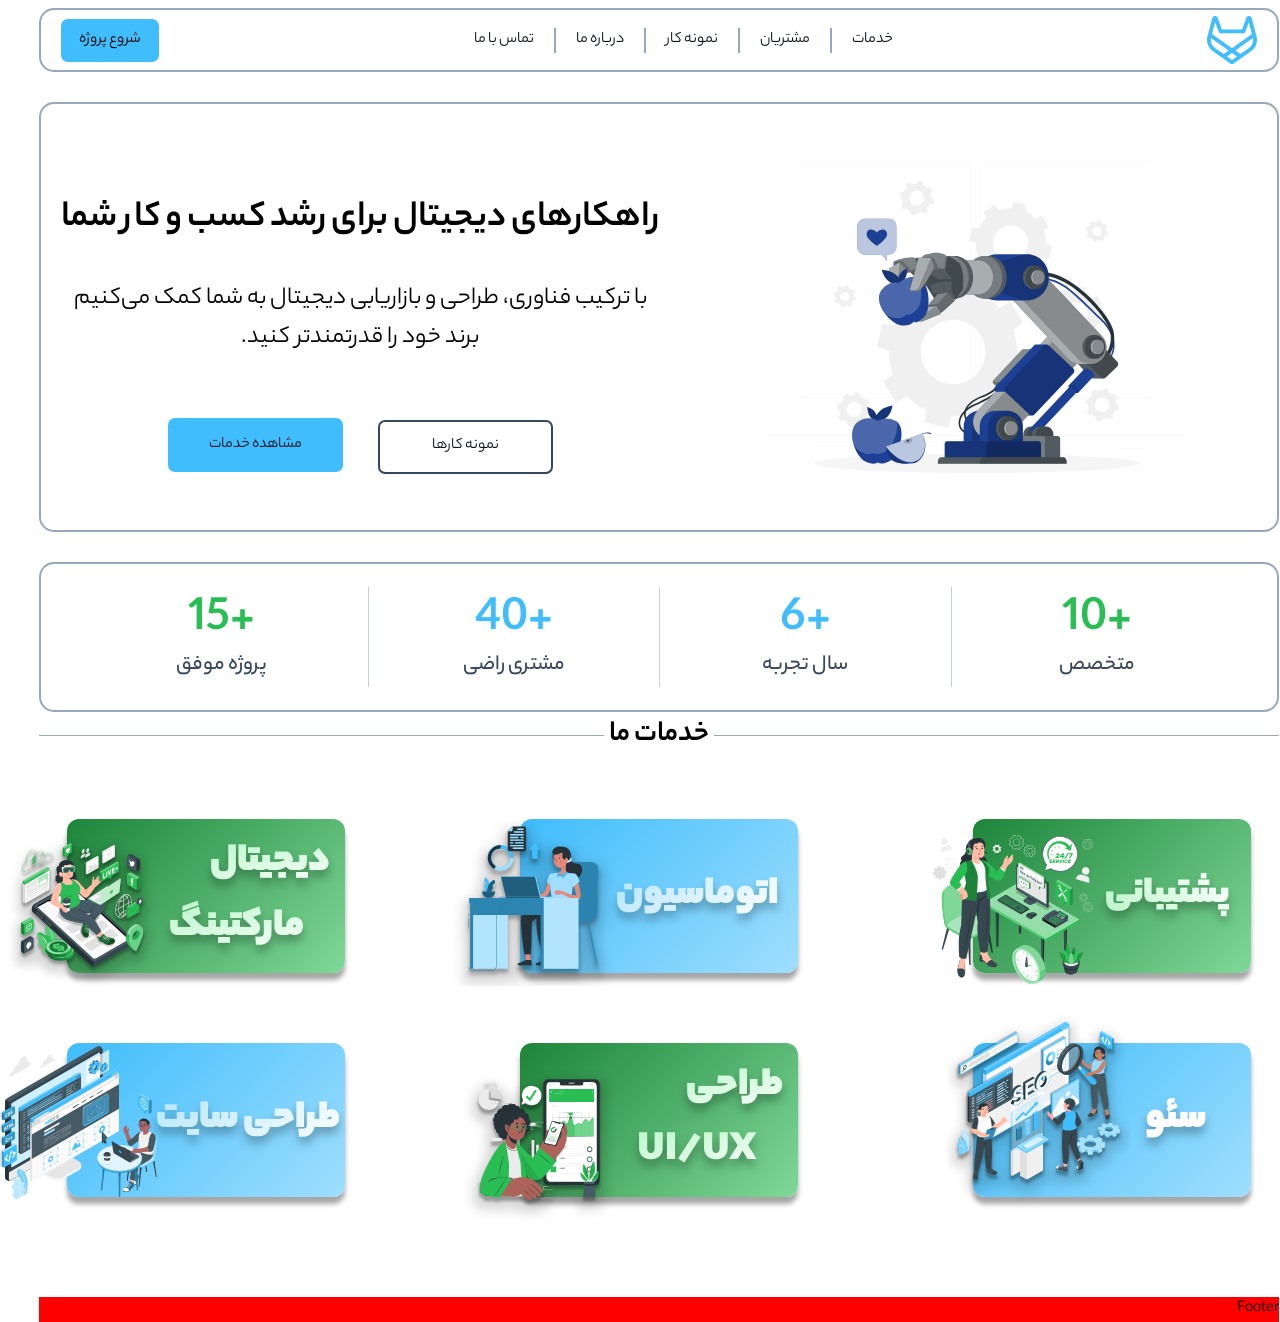
==== index.html @ f1084f6e "خدمات ما کارت ها فیکس شدن" ====
<!doctype html>
<html lang="fa" dir="rtl">
  <head>
    <meta charset="UTF-8" />
    <meta name="viewport" content="width=device-width, initial-scale=1.0" />
    <title>اسپادانا وب</title>
    <link rel="stylesheet" href="assets/css/style.css" />
  </head>

  <body>
    <div class="container">
      <header id="Header">
        <div>
          <img class="logo" src="assets/images/logo.svg" alt="" />
        </div>

        <nav class="menu">
          <ul>
            <li><a href="">خدمات</a></li>
            <li><a href="">مشتریان</a></li>
            <li><a href="">نمونه کار</a></li>
            <li><a href="">درباره ما</a></li>
            <li><a href="">تماس با ما</a></li>
          </ul>
        </nav>

        <div>
          <button class="btn-p">شروع پروژه</button>
        </div>
      </header>

      <main class="main">
        <section id="main-slider">
          <img src="./assets/images/rafiki.svg" alt="" />

          <div class="content-slider">
            <div class="titr-slider">
              <h2>راهکارهای دیجیتال برای رشد کسب و کار شما</h2>
              <p>
                با ترکیب فناوری، طراحی و بازاریابی دیجیتال به شما کمک می‌کنیم
                برند خود را قدرتمندتر کنید.
              </p>
            </div>

            <div class="slider-actions">
              <button class="btn-Portfolio">نمونه کارها</button>
              <button class="btn-Services">مشاهده خدمات</button>
            </div>
          </div>
        </section>

        <section id="Statistics">
          <div class="stat-item">
            <span class="stat-number">+10</span>
            <span class="stat-txt">متخصص</span>
          </div>

          <div class="stat-item">
            <span class="stat-number">+6</span>
            <span class="stat-txt">سال تجربه</span>
          </div>

          <div class="stat-item">
            <span class="stat-number">+40</span>
            <span class="stat-txt">مشتری راضی</span>
          </div>

          <div class="stat-item">
            <span class="stat-number">+15</span>
            <span class="stat-txt">پروژه موفق</span>
          </div>
        </section>

        <section id="Services">
          <h2 class="srv-heading">خدمات ما</h2>

          <div class="services-cards">
            <div class="srv-card primary-card">
              <div class="srv-card-title">
                <h3>پشتیبانی</h3>
              </div>

              <div class="srv-card-image">
                <img src="assets/images/services/support.svg" alt="پشتیبانی" />
              </div>
            </div>

            <div class="srv-card secondery-card">
              <div class="srv-card-title">
                <h3>اتوماسیون</h3>
              </div>

              <div class="srv-card-image">
                <img
                  src="assets/images/services/otomasion.svg"
                  alt="اتوماسیون"
                />
              </div>
            </div>

            <div class="srv-card primary-card">
              <div class="srv-card-title">
                <h3>
                   <span>دیجیتال</span>
        <span>مارکتینگ</span>
                </h3>
              </div>

              <div class="srv-card-image">
                <img src="assets/images/services/marketing.svg" alt="پشتیبانی" />
              </div>
            </div>

            <div class="srv-card secondery-card">
              <div class="srv-card-title">
                <h3>سئو</h3>
              </div>

              <div class="srv-card-image">
                <img src="assets/images/services/seo.svg" alt="سئو" />
              </div>
            </div>
            <div class="srv-card primary-card">
              <div class="srv-card-title">
                <h3>
                   <span>طراحی</span>
        <span>UI/UX</span>
                </h3>
              </div>

              <div class="srv-card-image">
                <img src="assets/images/services/ui.svg" alt="پشتیبانی" />
              </div>
            </div>
            <div class="srv-card secondery-card">
              <div class="srv-card-title">
                <h3>طراحی سایت</h3>
              </div>

              <div class="srv-card-image">
                <img src="assets/images/services/webdesign.svg" alt="طراحی سایت" />
              </div>
            </div>
        
          </div>
        </section>
      </main>

      <footer class="footer">Footer</footer>
    </div>
  </body>
</html>
---- assets/css/style.css ----
@font-face {
  font-family: "Yekan Bakh";
  src: url("../font/yekanbakh/YekanBakh-Hairline.ttf") format("truetype");
  font-weight: 200;
  font-style: normal;
}

@font-face {
  font-family: "Yekan Bakh";
  src: url("../font/yekanbakh/YekanBakh-Light.ttf") format("truetype");
  font-weight: 300;
  font-style: normal;
}

@font-face {
  font-family: "Yekan Bakh";
  src: url("../font/yekanbakh/YekanBakh-Regular.ttf") format("truetype");
  font-weight: 400;
  font-style: normal;
}

@font-face {
  font-family: "Yekan Bakh";
  src: url("../font/yekanbakh/YekanBakh-Medium.ttf") format("truetype");
  font-weight: 500;
  font-style: normal;
}

@font-face {
  font-family: "Yekan Bakh";
  src: url("../font/yekanbakh/YekanBakh-Bold.ttf") format("truetype");
  font-weight: 700;
  font-style: normal;
}

@font-face {
  font-family: "Yekan Bakh";
  src: url("../font/yekanbakh/YekanBakh-Heavy.ttf") format("truetype");
  font-weight: 800;
  font-style: normal;
}

@font-face {
  font-family: "Yekan Bakh";
  src: url("../font/yekanbakh/YekanBakh-Fat.ttf") format("truetype");
  font-weight: 900;
  font-style: normal;
}
* {
  box-sizing: border-box;
}

body {
  margin: 0;
  padding: 0;
  font-family: "yekan bakh";
}

ul {
  margin: 0;
  padding: 0;
}

li {
  list-style: none;
}

a {
  text-decoration: none;
}

.container {
  max-width: 1400px;
  width: 100%;
  padding: 0 20px;
  margin: 0 auto;
}

#Header {
  width: 100%;
  height: 64px;
  border: 2px solid #98a7ba;
  border-radius: 15px;
  display: flex;
  padding: 0 20px;
  align-items: center;
  justify-content: space-between;
  margin-top: 8px;
}

.logo {
  display: block;
  width: 50px;
  height: 50px;
}

.menu {
  display: flex;
  flex: 1;
  justify-content: center;
}

.menu ul {
  display: flex;
  justify-content: center;
  align-items: center;
}

.menu ul li {
  padding: 0 20px;
  border-left: 2px solid #98a7ba;
}

.menu ul li:last-child {
  border-left: none;
}

.menu ul li a {
  font-size: 16px;
  color: #091222;
}

.btn-p {
  font-family: inherit;
  border: none;
  padding: 9px 18px;
  border-radius: 7px;
  font-size: 16px;
  /* margin-left: 12px; */
  background-color: #3fbdfc;
}

.main {
  width: 100%;
}

#main-slider {
  width: 100%;
  min-height: 430px;
  border: 2px solid #98a7ba;
  border-radius: 15px;
  padding-right: 20px;
  padding-left: 20px;
  margin-top: 30px;
  display: flex;
  justify-content: space-between;
  align-items: center;
}

#main-slider > img {
  width: 45%;
  max-width: 420px;
  height: auto;
  transform: translateX(-70px);
}

.content-slider {
  width: 50%;
  display: flex;
  flex-direction: column;
  align-items: center;
  text-align: center;
  font-family: inherit;
  font-size: 25px;
}

#titr-slider {
  display: flex;
  flex-direction: column;
}

#titr-slider h2 {
  font-family: inherit;
  font-size: 28px;
  font-weight: 700;
  margin: 0 0 25px;
}

#titr-slider p {
  max-width: 520px;
  font-family: inherit;
  font-size: 18px;
  line-height: 2;
  color: #37475e;
  margin: 0;
}

.slider-actions {
  display: flex;
  align-items: center;
  justify-content: center;
  gap: 35px;
  margin-top: 35px;
}
.btn-Portfolio {
  min-width: 175px;
  height: 54px;
  border: 2px solid #37475e;
  border-radius: 7px;
  background-color: #fff;
  font-family: inherit;
  font-size: 16px;
  color: #091222;
  cursor: pointer;
}

.btn-Services {
  min-width: 175px;
  height: 54px;
  background-color: #3fbdfc;
  border: none;
  border-radius: 7px;
  font-family: inherit;
  font-size: 16px;
  color: #091222;
  cursor: pointer;
  margin-bottom: 3px;
}

#Statistics {
  width: 100%;
  height: 150px;
  border: 2px solid #98a7ba;
  border-radius: 15px;
  display: flex;
  justify-content: center;
  align-items: center;
  padding: 0 35px;
  margin-top: 30px;
}

.stat-item {
  width: 25%;
  height: 100px;
  display: flex;
  flex-direction: column;
  align-items: center;
  justify-content: center;
  padding: 0 20px;
  border-left: 1px solid #c5ced8;
}

.stat-item:last-child {
  border-left: none;
}

.stat-number {
  font-family: inherit;
  font-size: 50px;
  font-weight: 700;
  line-height: 1;
  color: #29be53;
}

.stat-item:nth-child(2) .stat-number,
.stat-item:nth-child(3) .stat-number {
  color: #3fbdfc;
}

.stat-txt {
  font-family: inherit;
  font-size: 22px;
  font-weight: 500;
  margin-top: 8px;
  line-height: 1;
  color: #37475e;
}

#Services {
  margin-bottom: 100px;
}

.srv-heading {
  font-family: inherit;
  display: flex;
  font-size: 30px;
  font-weight: 700;
  align-items: center;
  justify-content: center;
  margin: 0;
}

.srv-heading::before,
.srv-heading::after {
  content: "";
  height: 1px;
  flex: 1;
  background-color: #98a7ba;
}

.srv-heading::before {
  margin-left: 5px;
}

.srv-heading::after {
  margin-right: 5px;
}

.services-cards {
  display: grid;
  grid-template-columns: repeat(3, 278px);
  justify-content: center;
  column-gap: 175px;
  row-gap: 70px;
  margin-top: 60px;
}

.srv-card {
  width: 278px;
  height: 154px;
  position: relative;
  border-radius: 12px;
  box-shadow: 0 7px 5px rgba(0, 0, 0, 0.35);
}

.primary-card{
    background: linear-gradient(135deg, #1d853a 0%, #7fd898 100%);
}


.srv-card:nth-child(1) .srv-card-title h3{
   margin: 0;

    font-family: "Yekan Bakh", sans-serif;
    font-size: 40px;
    font-weight: 900;
    line-height: 56px;
    text-align: center;

    background: linear-gradient(
        -135deg,
        #ffffff 0%,
        #b8f5c8 100%
    );


}
.srv-card-title h3 span {

     background: linear-gradient(345deg, #ffffff 0%, #b8f5c8 100%);

    background-clip: text;
    -webkit-background-clip: text;
    -webkit-text-fill-color: transparent;
}

/* خط دوم جلوتر */
.srv-card-title h3 span:nth-child(2) {
    margin-right: -12px;
}


.primary-card .srv-card-title h3 span:last-child {
     position: relative;
    right: 38px;
}

.srv-card:nth-child(2) .srv-card-image {
  left: -69px;
    top: 0;
    width: 165px;
    height: 167px;
} 

.srv-card:nth-child(3) .srv-card-image {
  left: -61px;
}

.secondery-card{
    background: linear-gradient(135deg, #3FBDFC 0%, #9FDEFD 100%);
}

.srv-card:nth-child(4) .srv-card-title{
  right: 6px;
}

.srv-card:nth-child(4) .srv-card-title h3{

  background: #ffffff;
}

.srv-card:nth-child(4) .srv-card-image{

     width: 183px;
    height: 190px;
    top: -30px;
    left: -26px;
}

.srv-card:nth-child(5) .srv-card-image{
  left: -58px;
  top: 27px;
}

.srv-card:nth-child(6) .srv-card-title{
  right: 0;
  width: 70%;
}

.srv-card:nth-child(6) .srv-card-image{
      left: -67px;
    top: 3px;
    width: none;
}

.secondery-card .srv-card-title{

  right: 32px;
}

.secondery-card .srv-card-title h3{
      background: linear-gradient(135deg, #9FDEFD -30%, #FFFFFF)
  
  

}

.secondery-card .srv-card-image {
  left: -67px;
  top: 0;
}
.srv-card-image {
  position: absolute;
  left: -40px;
  top: 16px;
  height: 100%;
}

.srv-card-image img {
  display: block;
  object-fit: cover;
  border-radius: 8px;
  width: 100%;
  height: 100%;
}

.srv-card-title {
   width: 50%;
    height: 100%;

    position: absolute;
    right: 15px;

    display: flex;
    align-items: center;
    justify-content: center;
}
.srv-card-title h3 {
   margin: 0;

    font-family: "Yekan Bakh", sans-serif;
    font-size: 42px;
    font-weight: 900;

    text-align: right;

  filter: drop-shadow(0 7px 5px rgba(0, 0, 0, 0.28));
  background-clip: text !important;
  -webkit-background-clip: text !important;
  -webkit-text-fill-color: transparent !important;

  
}
.footer {
  background-color: red;
  width: 100%;
}
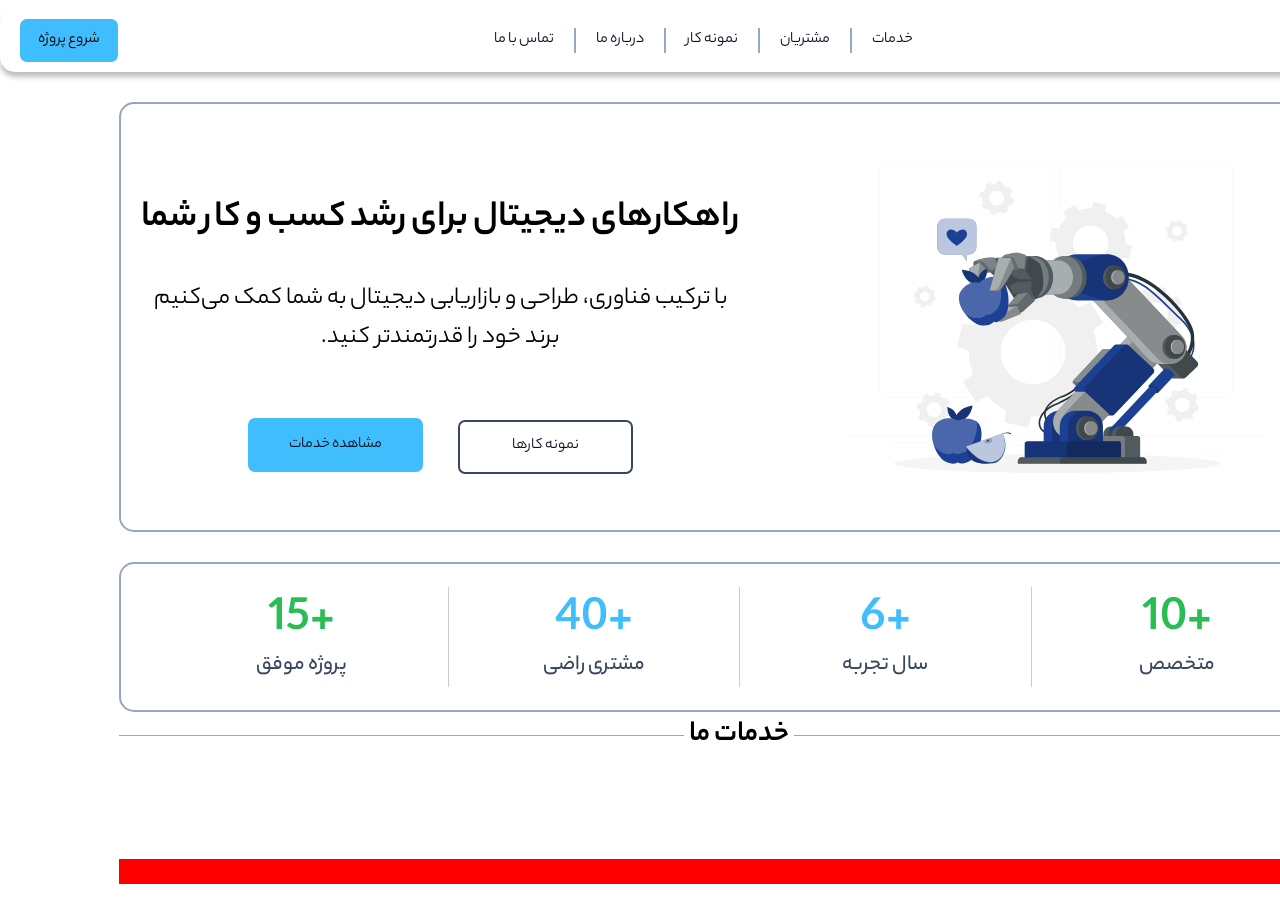
==== commit 7d570830: "هدر فیکس شد" ====
--- a/index.html
+++ b/index.html
@@ -72,77 +72,7 @@
         </section>
 
         <section id="Services">
-          <h2 class="srv-heading">خدمات ما</h2>
-
-          <div class="services-cards">
-            <div class="srv-card primary-card">
-              <div class="srv-card-title">
-                <h3>پشتیبانی</h3>
-              </div>
-
-              <div class="srv-card-image">
-                <img src="assets/images/services/support.svg" alt="پشتیبانی" />
-              </div>
-            </div>
-
-            <div class="srv-card secondery-card">
-              <div class="srv-card-title">
-                <h3>اتوماسیون</h3>
-              </div>
-
-              <div class="srv-card-image">
-                <img
-                  src="assets/images/services/otomasion.svg"
-                  alt="اتوماسیون"
-                />
-              </div>
-            </div>
-
-            <div class="srv-card primary-card">
-              <div class="srv-card-title">
-                <h3>
-                   <span>دیجیتال</span>
-        <span>مارکتینگ</span>
-                </h3>
-              </div>
-
-              <div class="srv-card-image">
-                <img src="assets/images/services/marketing.svg" alt="پشتیبانی" />
-              </div>
-            </div>
-
-            <div class="srv-card secondery-card">
-              <div class="srv-card-title">
-                <h3>سئو</h3>
-              </div>
-
-              <div class="srv-card-image">
-                <img src="assets/images/services/seo.svg" alt="سئو" />
-              </div>
-            </div>
-            <div class="srv-card primary-card">
-              <div class="srv-card-title">
-                <h3>
-                   <span>طراحی</span>
-        <span>UI/UX</span>
-                </h3>
-              </div>
-
-              <div class="srv-card-image">
-                <img src="assets/images/services/ui.svg" alt="پشتیبانی" />
-              </div>
-            </div>
-            <div class="srv-card secondery-card">
-              <div class="srv-card-title">
-                <h3>طراحی سایت</h3>
-              </div>
-
-              <div class="srv-card-image">
-                <img src="assets/images/services/webdesign.svg" alt="طراحی سایت" />
-              </div>
-            </div>
-        
-          </div>
+          <h2 class="srv-heading">خدمات ما</h2> 
         </section>
       </main>
 
--- a/assets/css/style.css
+++ b/assets/css/style.css
@@ -77,15 +77,16 @@
 }
 
 #Header {
-  width: 100%;
-  height: 64px;
-  border: 2px solid #98a7ba;
-  border-radius: 15px;
-  display: flex;
-  padding: 0 20px;
-  align-items: center;
-  justify-content: space-between;
-  margin-top: 8px;
+    width: 1359px;
+    height: 64px;
+    border-radius: 15px;
+    display: flex;
+    padding: 0 20px;
+    align-items: center;
+    justify-content: space-between;
+    margin: 8px auto 0;
+
+    box-shadow: 0 5px 5px rgba(0, 0, 0, 0.25);
 }
 
 .logo {
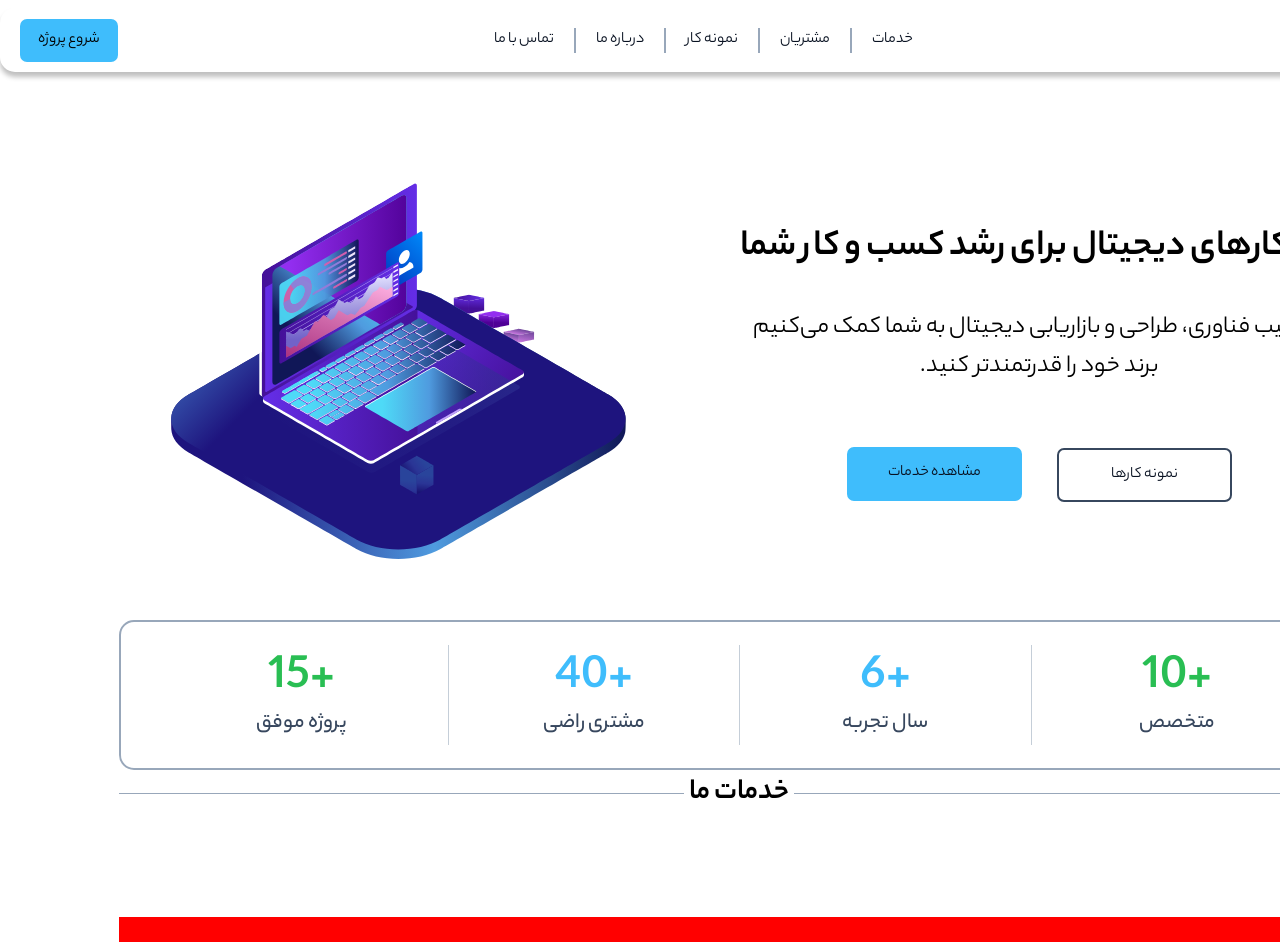
==== commit 3a23f44f: "هیرو فیکس شد" ====
--- a/index.html
+++ b/index.html
@@ -31,7 +31,7 @@
 
       <main class="main">
         <section id="main-slider">
-          <img src="./assets/images/rafiki.svg" alt="" />
+        
 
           <div class="content-slider">
             <div class="titr-slider">
@@ -47,6 +47,8 @@
               <button class="btn-Services">مشاهده خدمات</button>
             </div>
           </div>
+  <img src="./assets/images/hero.svg" alt="" />
+          
         </section>
 
         <section id="Statistics">
--- a/assets/css/style.css
+++ b/assets/css/style.css
@@ -138,7 +138,6 @@
 #main-slider {
   width: 100%;
   min-height: 430px;
-  border: 2px solid #98a7ba;
   border-radius: 15px;
   padding-right: 20px;
   padding-left: 20px;
@@ -150,9 +149,9 @@
 
 #main-slider > img {
   width: 45%;
-  max-width: 420px;
+  max-width: 520px;
   height: auto;
-  transform: translateX(-70px);
+  /* transform: rotateY(180deg) */
 }
 
 .content-slider {
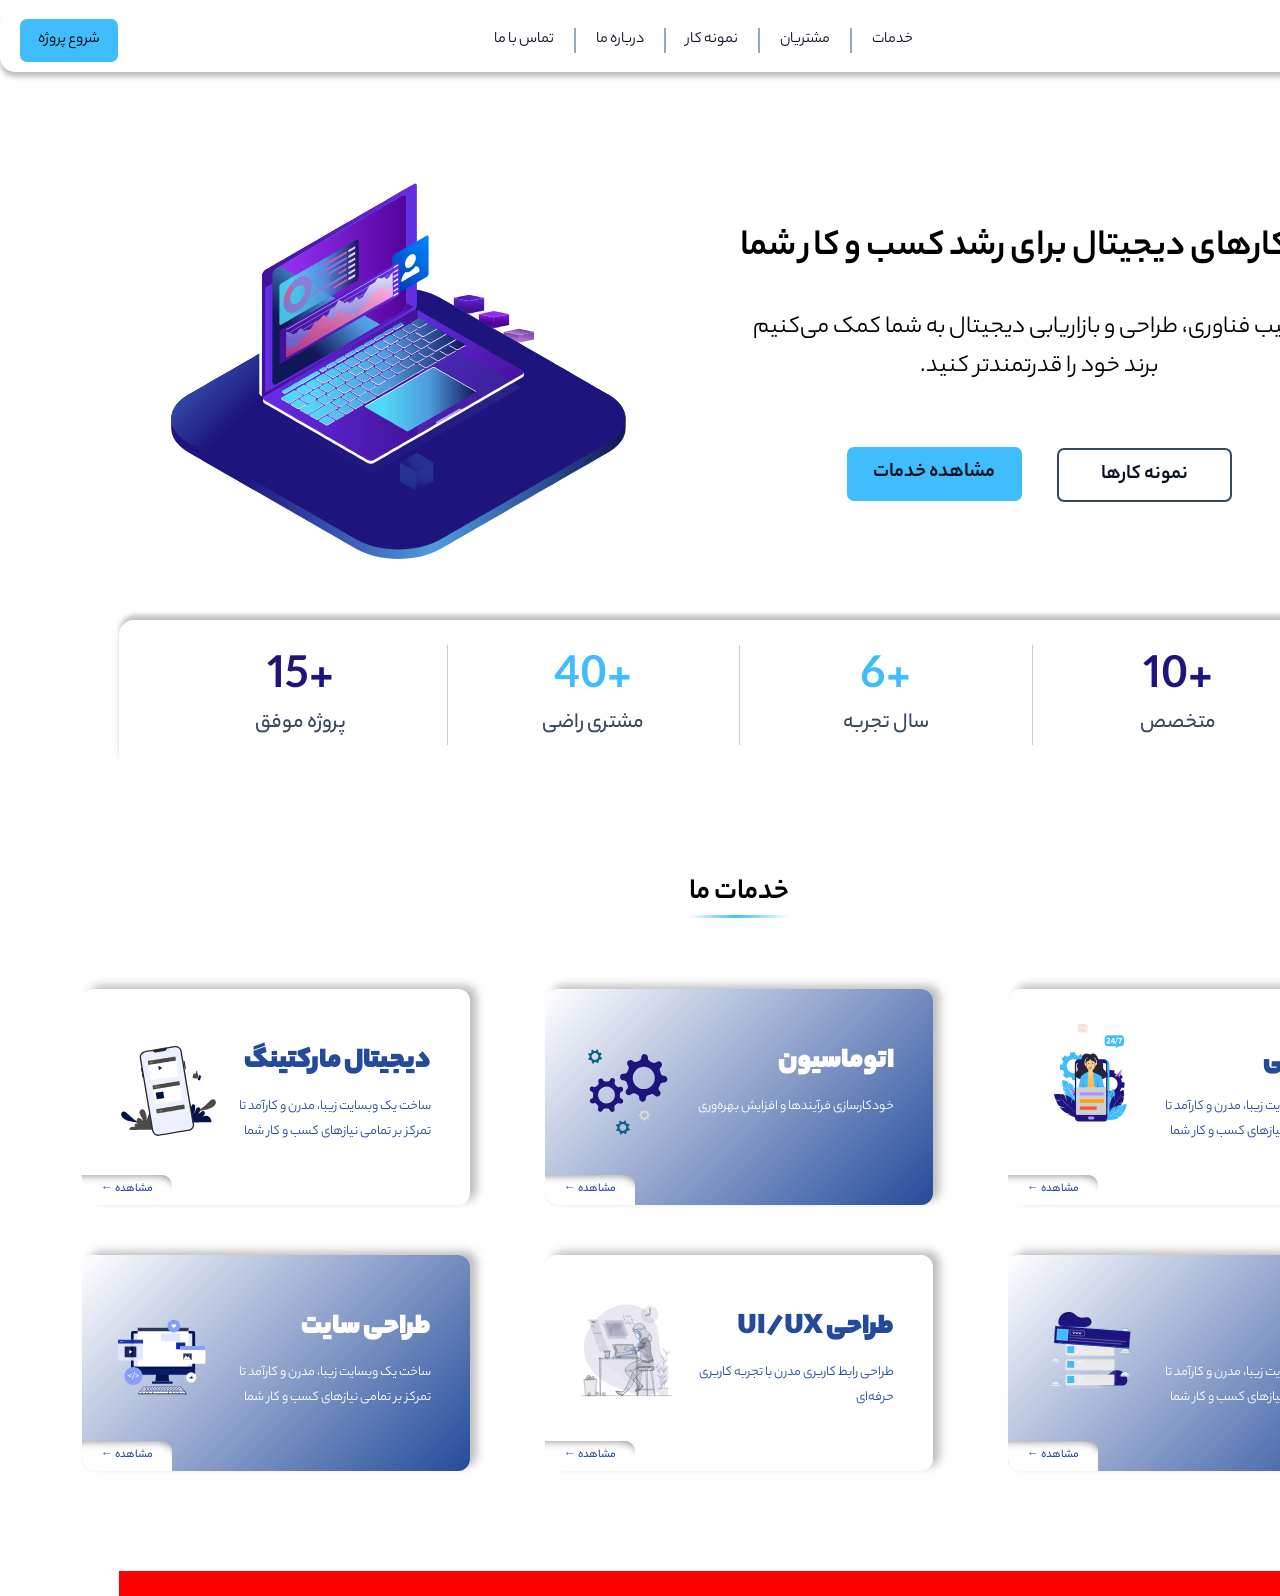
==== commit 7f115528: "خدمات ما فیکس شد" ====
--- a/index.html
+++ b/index.html
@@ -74,8 +74,139 @@
         </section>
 
         <section id="Services">
-          <h2 class="srv-heading">خدمات ما</h2> 
-        </section>
+
+            <h2 class="srv-heading">
+    خدمات ما
+    <span></span>
+</h2>
+    <div class="services-cards">
+
+        <!-- پشتیبانی -->
+        <div class="srv-card primary-card">
+            <div class="srv-card-image">
+                <img src="./assets/images/services/support.svg" alt="پشتیبانی">
+            </div>
+
+            <div class="srv-card-content">
+                <h3>پشتیبانی</h3>
+                <p>
+                    ساخت یک وبسایت زیبا،
+                    مدرن و کارآمد تا تمرکز بر تمامی
+                    نیازهای کسب و کار شما
+                </p>
+            </div>
+
+            <a href="#" class="srv-card-link">
+                مشاهده ←
+            </a>
+        </div>
+
+
+        <!-- اتوماسیون -->
+        <div class="srv-card secondary-card">
+            <div class="srv-card-image">
+                <img src="./assets/images/services/otomasion.svg" alt="اتوماسیون">
+            </div>
+
+            <div class="srv-card-content">
+                <h3>اتوماسیون</h3>
+                <p>
+                    خودکارسازی فرآیندها
+                    و افزایش بهره‌وری
+                </p>
+            </div>
+
+            <a href="#" class="srv-card-link">
+                مشاهده ←
+            </a>
+        </div>
+
+
+        <!-- دیجیتال مارکتینگ -->
+        <div class="srv-card primary-card">
+            <div class="srv-card-image">
+                <img src="./assets/images/services/marketing.svg" alt="دیجیتال مارکتینگ">
+            </div>
+
+            <div class="srv-card-content">
+                <h3>دیجیتال مارکتینگ</h3>
+                <p>
+                    ساخت یک وبسایت زیبا،
+                    مدرن و کارآمد تا تمرکز بر تمامی
+                    نیازهای کسب و کار شما
+                </p>
+            </div>
+
+            <a href="#" class="srv-card-link">
+                مشاهده ←
+            </a>
+        </div>
+
+
+        <!-- سئو -->
+        <div class="srv-card secondary-card">
+            <div class="srv-card-image">
+                <img src="./assets/images/services/seo.svg" alt="سئو">
+            </div>
+
+            <div class="srv-card-content">
+                <h3>سئو</h3>
+                <p>
+                    ساخت یک وبسایت زیبا،
+                    مدرن و کارآمد تا تمرکز بر تمامی
+                    نیازهای کسب و کار شما
+                </p>
+            </div>
+
+            <a href="#" class="srv-card-link">
+                مشاهده ←
+            </a>
+        </div>
+
+
+        <!-- طراحی UI/UX -->
+        <div class="srv-card primary-card">
+            <div class="srv-card-image">
+                <img src="./assets/images/services/ui-ux.svg" alt="طراحی UI/UX">
+            </div>
+
+            <div class="srv-card-content">
+                <h3>طراحی UI/UX</h3>
+                <p>
+                    طراحی رابط کاربری مدرن
+                    با تجربه کاربری حرفه‌ای
+                </p>
+            </div>
+
+            <a href="#" class="srv-card-link">
+                مشاهده ←
+            </a>
+        </div>
+
+
+        <!-- طراحی سایت -->
+        <div class="srv-card secondary-card">
+            <div class="srv-card-image">
+                <img src="./assets/images/services/website.svg" alt="طراحی سایت">
+            </div>
+
+            <div class="srv-card-content">
+                <h3>طراحی سایت</h3>
+                <p>
+                    ساخت یک وبسایت زیبا،
+                    مدرن و کارآمد تا تمرکز بر تمامی
+                    نیازهای کسب و کار شما
+                </p>
+            </div>
+
+            <a href="#" class="srv-card-link">
+                مشاهده ←
+            </a>
+        </div>
+
+    </div>
+
+</section>
       </main>
 
       <footer class="footer">Footer</footer>
--- a/assets/css/style.css
+++ b/assets/css/style.css
@@ -77,16 +77,16 @@
 }
 
 #Header {
-    width: 1359px;
-    height: 64px;
-    border-radius: 15px;
-    display: flex;
-    padding: 0 20px;
-    align-items: center;
-    justify-content: space-between;
-    margin: 8px auto 0;
-
-    box-shadow: 0 5px 5px rgba(0, 0, 0, 0.25);
+  width: 1359px;
+  height: 64px;
+  border-radius: 15px;
+  display: flex;
+  padding: 0 20px;
+  align-items: center;
+  justify-content: space-between;
+  margin: 8px auto 0;
+
+  box-shadow: 0 5px 5px rgba(0, 0, 0, 0.25);
 }
 
 .logo {
@@ -199,7 +199,8 @@
   border-radius: 7px;
   background-color: #fff;
   font-family: inherit;
-  font-size: 16px;
+  font-size: 21px;
+  font-weight: 700;
   color: #091222;
   cursor: pointer;
 }
@@ -211,22 +212,23 @@
   border: none;
   border-radius: 7px;
   font-family: inherit;
-  font-size: 16px;
+  font-size: 21px;
   color: #091222;
   cursor: pointer;
   margin-bottom: 3px;
+  font-weight: 700;
 }
 
 #Statistics {
   width: 100%;
   height: 150px;
-  border: 2px solid #98a7ba;
   border-radius: 15px;
   display: flex;
   justify-content: center;
   align-items: center;
   padding: 0 35px;
   margin-top: 30px;
+  box-shadow: 1px -5px 5px rgba(0, 0, 0, 0.25);
 }
 
 .stat-item {
@@ -249,7 +251,7 @@
   font-size: 50px;
   font-weight: 700;
   line-height: 1;
-  color: #29be53;
+  color: #1e147e;
 }
 
 .stat-item:nth-child(2) .stat-number,
@@ -267,200 +269,167 @@
 }
 
 #Services {
-  margin-bottom: 100px;
+    margin-bottom: 100px;
+    margin-top: 100px;
 }
 
 .srv-heading {
-  font-family: inherit;
-  display: flex;
-  font-size: 30px;
-  font-weight: 700;
-  align-items: center;
-  justify-content: center;
-  margin: 0;
-}
-
-.srv-heading::before,
-.srv-heading::after {
-  content: "";
-  height: 1px;
-  flex: 1;
-  background-color: #98a7ba;
-}
-
-.srv-heading::before {
-  margin-left: 5px;
-}
-
-.srv-heading::after {
-  margin-right: 5px;
-}
+    position: relative;
+    padding-bottom: 12px;
+    text-align: center;
+    font-size: 30px;
+}
+
+.srv-heading span {
+    position: absolute;
+    bottom: 11px;
+    left: 50%;
+    transform: translateX(-50%);
+    width: 100px;
+    height: 3px;
+    background: linear-gradient(90deg, rgb(255, 255, 255) 0%, rgb(63, 189, 252) 47%, rgb(255, 255, 255) 100%);
+    border-radius: 10px;
+}
+
+
+/* =========================
+   Services Cards
+========================= */
 
 .services-cards {
-  display: grid;
-  grid-template-columns: repeat(3, 278px);
-  justify-content: center;
-  column-gap: 175px;
-  row-gap: 70px;
-  margin-top: 60px;
-}
+    display: grid;
+    grid-template-columns: repeat(3, 388px);
+    justify-content: center;
+    column-gap: 75px;
+    row-gap: 50px;
+    margin-top: 60px;
+}
+
+
+/* =========================
+   Card
+========================= */
 
 .srv-card {
-  width: 278px;
-  height: 154px;
-  position: relative;
-  border-radius: 12px;
-  box-shadow: 0 7px 5px rgba(0, 0, 0, 0.35);
-}
-
-.primary-card{
-    background: linear-gradient(135deg, #1d853a 0%, #7fd898 100%);
-}
-
-
-.srv-card:nth-child(1) .srv-card-title h3{
-   margin: 0;
+        width: 388px;
+    height: 216px ;
+    position: relative;
+    border-radius: 12px;
+    box-shadow: 7px -4px 8px rgba(0, 0, 0, 0.25), -20px -8px 2px -37px rgba(0, 0, 0, 0.15);
+    overflow: hidden;
+}
+
+
+/* کارت سفید */
+
+.primary-card {
+    background: #ffffff;
+}
+
+
+/* کارت آبی */
+
+.secondary-card {
+    background: linear-gradient(
+        135deg,
+        #ffffff 0%,
+        #244b9b 100%
+    );
+}
+
+
+/* =========================
+   Image
+========================= */
+
+.srv-card-image {
+    position: absolute;
+    left: -28px;
+    top: 33px;
+    width: 220px;
+    height: 124px;
+}
+
+.srv-card-image img {
+    width: 100%;
+    height: 100%;
+
+    display: block;
+
+    object-fit: contain;
+}
+
+
+/* =========================
+   Content
+========================= */
+
+.srv-card-content {
+       position: absolute;
+    right: 39px;
+    top: 50px;
+    width: 197px;
+    text-align: right;
+}
+
+.srv-card-content h3 {
+    margin: 0 0 8px;
 
     font-family: "Yekan Bakh", sans-serif;
-    font-size: 40px;
+
+    font-size: 30px;
     font-weight: 900;
-    line-height: 56px;
-    text-align: center;
-
-    background: linear-gradient(
-        -135deg,
-        #ffffff 0%,
-        #b8f5c8 100%
-    );
-
-
-}
-.srv-card-title h3 span {
-
-     background: linear-gradient(345deg, #ffffff 0%, #b8f5c8 100%);
-
-    background-clip: text;
-    -webkit-background-clip: text;
-    -webkit-text-fill-color: transparent;
-}
-
-/* خط دوم جلوتر */
-.srv-card-title h3 span:nth-child(2) {
-    margin-right: -12px;
-}
-
-
-.primary-card .srv-card-title h3 span:last-child {
-     position: relative;
-    right: 38px;
-}
-
-.srv-card:nth-child(2) .srv-card-image {
-  left: -69px;
-    top: 0;
-    width: 165px;
-    height: 167px;
-} 
-
-.srv-card:nth-child(3) .srv-card-image {
-  left: -61px;
-}
-
-.secondery-card{
-    background: linear-gradient(135deg, #3FBDFC 0%, #9FDEFD 100%);
-}
-
-.srv-card:nth-child(4) .srv-card-title{
-  right: 6px;
-}
-
-.srv-card:nth-child(4) .srv-card-title h3{
-
-  background: #ffffff;
-}
-
-.srv-card:nth-child(4) .srv-card-image{
-
-     width: 183px;
-    height: 190px;
-    top: -30px;
-    left: -26px;
-}
-
-.srv-card:nth-child(5) .srv-card-image{
-  left: -58px;
-  top: 27px;
-}
-
-.srv-card:nth-child(6) .srv-card-title{
-  right: 0;
-  width: 70%;
-}
-
-.srv-card:nth-child(6) .srv-card-image{
-      left: -67px;
-    top: 3px;
-    width: none;
-}
-
-.secondery-card .srv-card-title{
-
-  right: 32px;
-}
-
-.secondery-card .srv-card-title h3{
-      background: linear-gradient(135deg, #9FDEFD -30%, #FFFFFF)
-  
-  
-
-}
-
-.secondery-card .srv-card-image {
-  left: -67px;
-  top: 0;
-}
-.srv-card-image {
-  position: absolute;
-  left: -40px;
-  top: 16px;
-  height: 100%;
-}
-
-.srv-card-image img {
-  display: block;
-  object-fit: cover;
-  border-radius: 8px;
-  width: 100%;
-  height: 100%;
-}
-
-.srv-card-title {
-   width: 50%;
-    height: 100%;
-
-    position: absolute;
-    right: 15px;
-
+
+    color: #244b9b;
+}
+
+.srv-card-content p {
+    margin: 0;
+
+    font-family: "Yekan Bakh", sans-serif;
+
+    font-size: 14px;
+    line-height: 1.8;
+
+    color: #244b9b;
+}
+
+
+/* =========================
+   Blue Card Text
+========================= */
+
+.secondary-card .srv-card-content h3,
+.secondary-card .srv-card-content p {
+    color: #ffffff;
+}
+
+
+/* =========================
+   مشاهده
+========================= */
+.srv-card-link {
+       position: absolute;
+    left: 0px;
+    bottom: 0px;
+    width: 90px;
+    height: 30px;
     display: flex;
     align-items: center;
     justify-content: center;
-}
-.srv-card-title h3 {
-   margin: 0;
-
+    background: #fff;
+    border: none;
+    border-radius: 0 10px 0 0;
     font-family: "Yekan Bakh", sans-serif;
-    font-size: 42px;
-    font-weight: 900;
-
-    text-align: right;
-
-  filter: drop-shadow(0 7px 5px rgba(0, 0, 0, 0.28));
-  background-clip: text !important;
-  -webkit-background-clip: text !important;
-  -webkit-text-fill-color: transparent !important;
-
-  
-}
+    font-size: 12px;
+    font-weight: 500;
+    box-shadow: inset -9px 20px 9px -20px rgb(0 0 0 / 50%);
+    color: #244b9b;
+    -webkit-box-shadow: inset 0px 15px 9px -16px rgb(0 0 0 / 57% 57% );
+    -moz-box-shadow: inset -4px 3px 8px rgba(0, 0, 0, 0.15);
+    
+}
+
 .footer {
   background-color: red;
   width: 100%;
